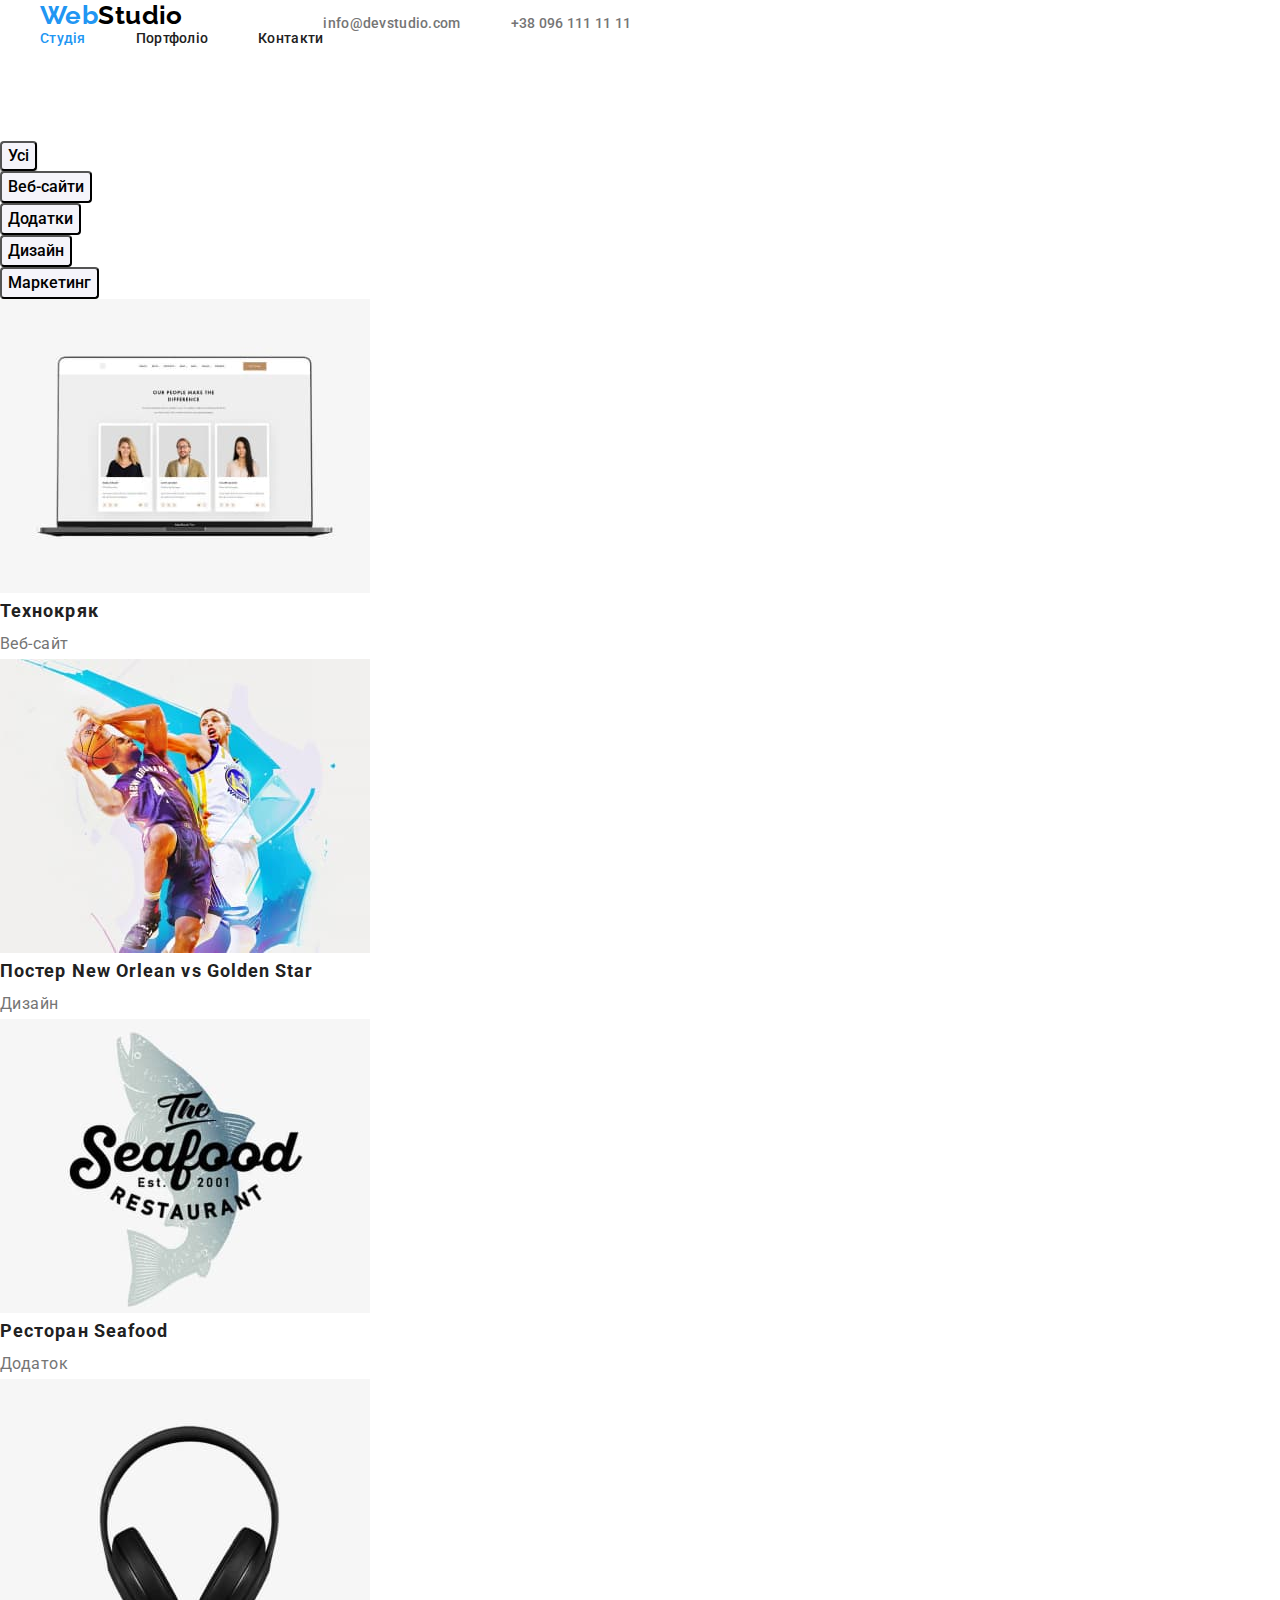
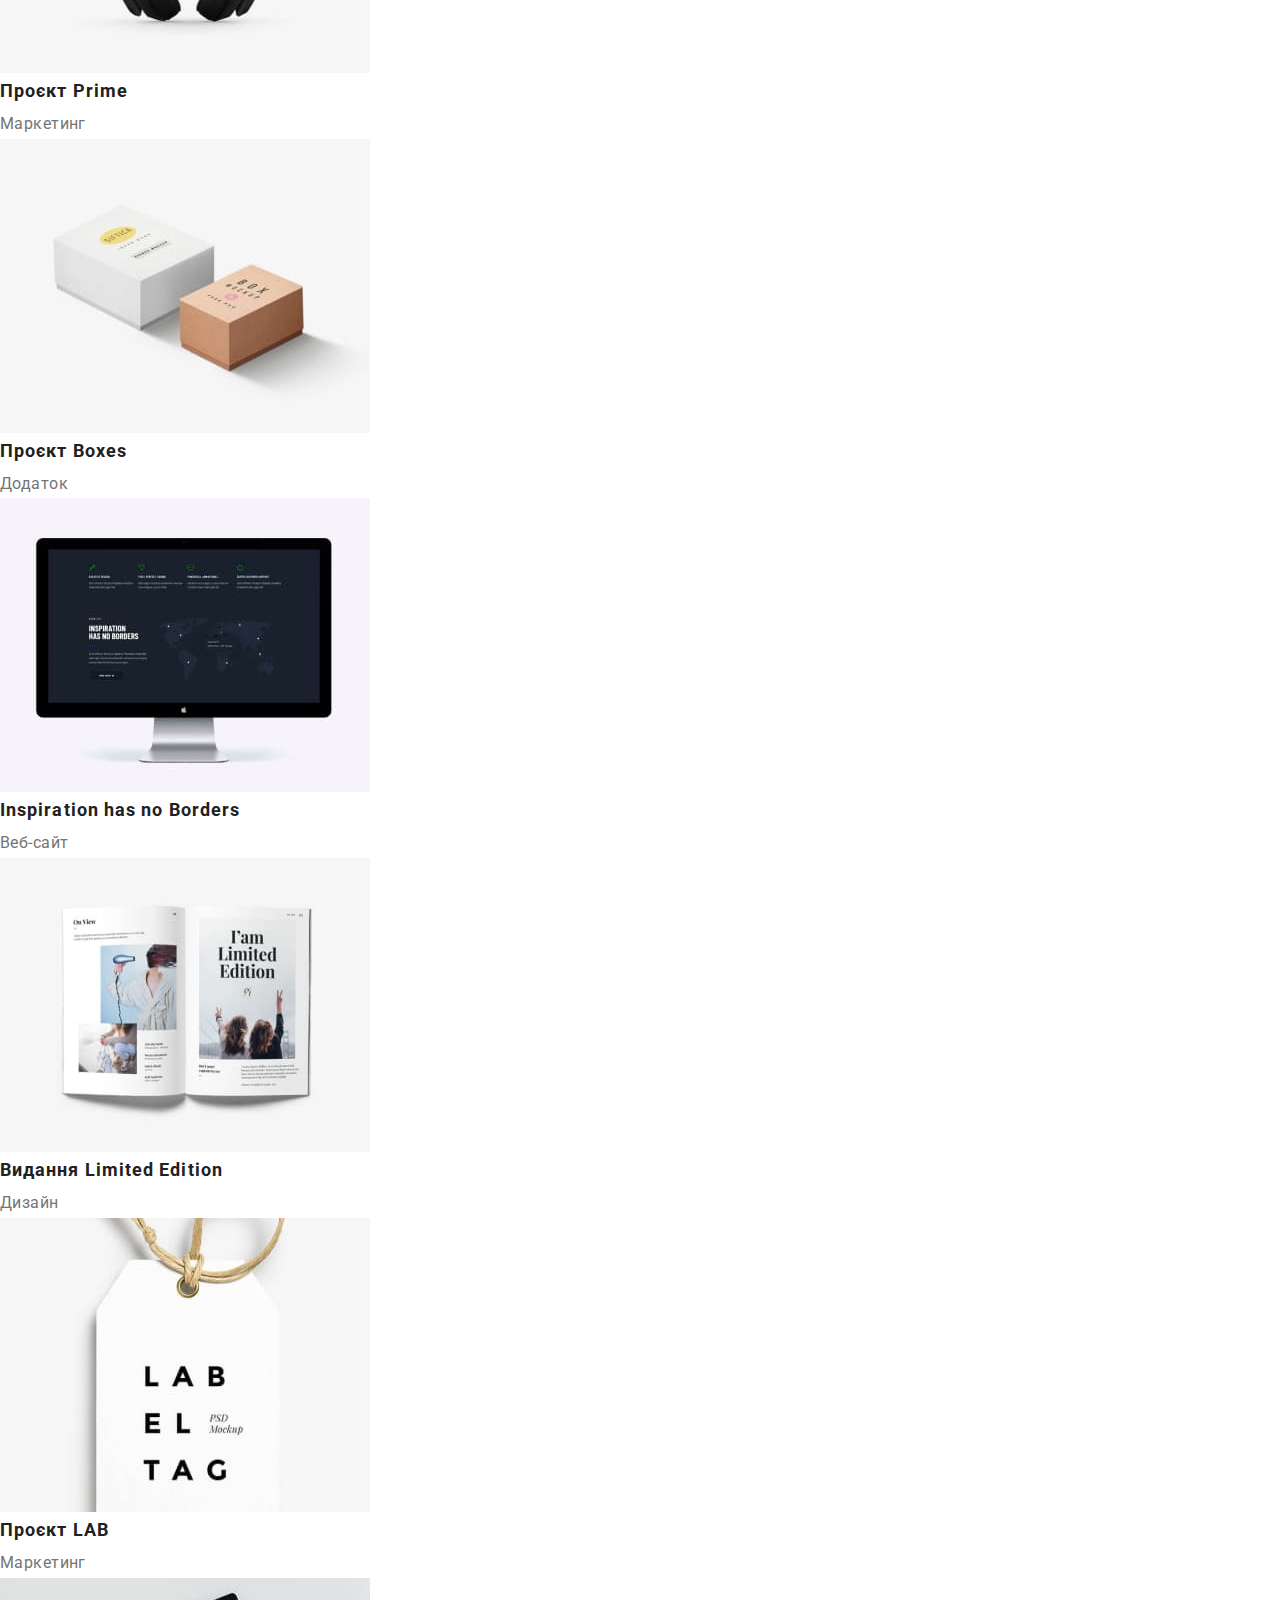
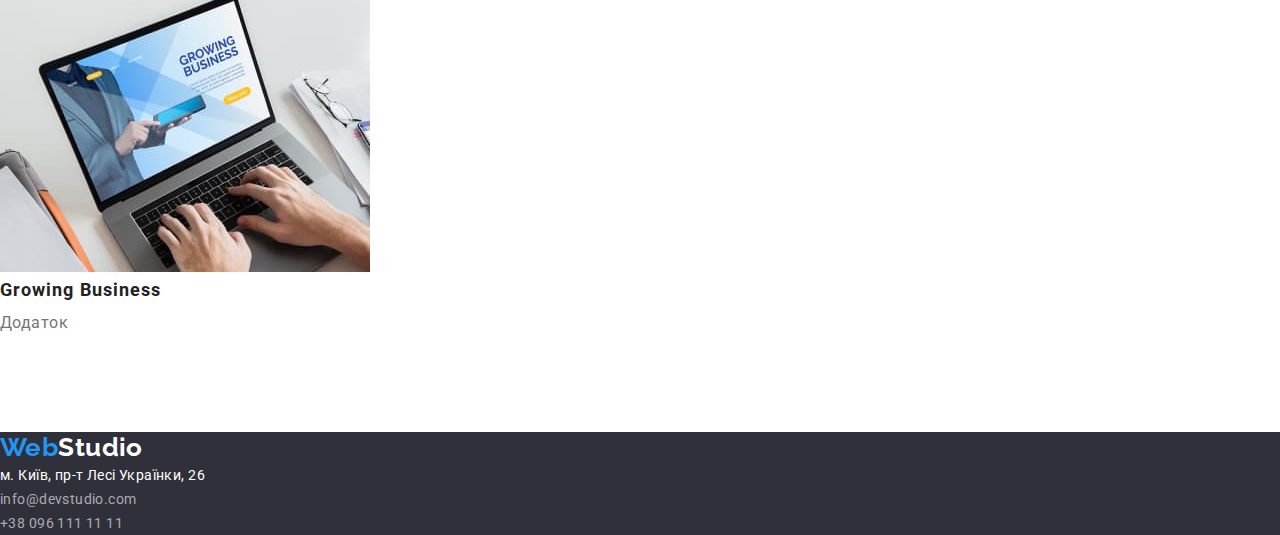
==== portfolio.html @ 695fcf3a "copy repositories" ====
<!DOCTYPE html>
<html lang="uk">

<head>
    <meta charset="UTF-8">
    <meta http-equiv="X-UA-Compatible" content="IE=edge">
    <meta name="viewport" content="width=device-width, initial-scale=1.0">
    <title>Portfolio</title>
    <link rel="preconnect" href="https://fonts.googleapis.com">
    <link rel="preconnect" href="https://fonts.gstatic.com" crossorigin>
    <link href="https://fonts.googleapis.com/css2?family=Raleway:wght@700&family=Roboto:wght@400;500;700;900&display=swap"
        rel="stylesheet">
    <link rel="stylesheet" href="https://cdn.jsdelivr.net/npm/modern-normalize@1.1.0/modern-normalize.min.css">
    <link rel="stylesheet" href="./css/styles.css">
</head>

<body>
    <!-- Верх сторінки з активними елементами -->
    <header class="header">
        <div class="div-header-content container">
            <nav>
                <a href="#" class="logotipe link"> <span class="header-text-web">Web</span><span
                        class="header-text-studio">Studio</span> </a>
                <ul class="header-list list">
                    <li><a href="./index.html" class="header-item link active-link"> Студія </a></li>
                    <li><a href="#" class="header-item link">Портфоліо</a></li>
                    <li><a href="" class="header-item link">Контакти</a></li>
                </ul>
            </nav>
            <ul class="header-list-adress list">
                <li><a href="mailto:info@devstudio.com" class="header-list-adress link">info@devstudio.com</a></li>
                <li><a href="tel:+380961111111" class="header-list-adress link"> +38 096 111 11 11</a></li>
            </ul>
        </div>
    </header>

    <main>
       
       
        
        <!-- Фільтри -->
        <section class="portfolio">
            <div class="div-portfolio container">    
                    <h1 class="visually-hidden" >Портфоліо</h1>

                    <ul class="filters-list list">
                        <li><button class="button-all" type="button">Усі</button></li>
                        <li><button class="filters-button" type="button"> Веб-сайти</button></li>
                        <li><button class="filters-button" type="button"> Додатки</button></li>
                        <li><button class="filters-button" type="button"> Дизайн</button></li>
                        <li><button class="filters-button" type="button"> Маркетинг</button></li>
                    </ul>
                

                            <!-- Портфоліо -->

                <ul class="portfolio-list list">
                    
                    <a class="portfolio-link link"  href="">
                        <li>
                            <img src="./images/Portfolio-Tehno.jpg" alt="Технокряк" width="370" height="294">
                            <h2>Технокряк</h2>
                            <p>Веб-сайт</p>                    
                        </li>
                    </a>
                    
                    <a class="portfolio-link link" href="">
                        <li>
                            <img src="./images/Portfolio-New-Orlean-vs-Golden-Star.jpg" alt="Постер" width="370" height="294">
                            <h2>Постер New Orlean vs Golden Star</h2>
                            <p>Дизайн</p>
                        </li>
                    </a>
                    
                    <a class="portfolio-link link" href="">
                        <li>
                            <img src="./images/Portfolio-Restaurant-Seafood.jpg" alt="Ресторан" width="370" height="294">
                            <h2>Ресторан Seafood</h2>
                            <p>Додаток</p>
                        </li>
                    </a>
                    
                    <a class="portfolio-link link" href="">
                        <li>
                            <img src="./images/Portfolio-Project-Prime.jpg" alt="Проєкт Prime" width="370" height="294">
                            <h2>Проєкт Prime</h2>
                            <p>Маркетинг</p>
                        </li>
                    </a>
                    
                    <a class="portfolio-link link" href="">
                        <li>
                            <img src="./images/Portfolio-Project-Boxes.jpg" alt="Проєкт Boxes" width="370" height="294">
                            <h2>Проєкт Boxes</h2>
                            <p>Додаток</p>
                        </li>
                    </a>
                    
                    <a class="portfolio-link link" href="">
                        <li>
                            <img src="./images/Portfolio-Inspiration-has-no-Borders.jpg" alt="Inspiration has no Borders" width="370"
                                height="294">
                            <h2>Inspiration has no Borders</h2>
                            <p>Веб-сайт</p>
                        </li>
                    </a>
                    
                    <a class="portfolio-link link" href="">
                        <li>
                            <img src="./images/Portfolio-Limited-Edition.jpg" alt="Видання Limited Edition" width="370" height="294">
                            <h2>Видання Limited Edition</h2>
                            <p>Дизайн</p>
                        </li>
                    </a>
                    
                    <a class="portfolio-link link" href="">
                        <li>
                            <img src="./images/Portfolio-Project-LAB.jpg" alt="Проєкт LAB" width="370" height="294">
                            <h2>Проєкт LAB</h2>
                            <p>Маркетинг</p>
                        </li>
                    </a>
                    
                    <a class="portfolio-link link" href="">
                        <li>
                            <img src="./images/Portfolio-Growing-Business.jpg" alt="Growing Business" width="370" height="294">
                            <h2>Growing Business</h2>
                            <p>Додаток</p>
                        </li>
                    </a>
                </ul>

            </div>
        </section>
    </main>

    <footer class="footer">
    
        <div class="div-footer container">
            <a class="footer-logotipe link" href="#"><span class="footer-text-web">Web</span><span
                    class="footer-text-studio">Studio</span></a>
            <address class="footer-adress">
                <ul class="footer-adres-list list">
                    <li><a class="footer-adres-item link" href="https://goo.gl/maps/Fz6GeaeqfLtcT4g48" target="_blank"
                            rel="noopener norefferer nofollov">м. Київ, пр-т Лесі Українки, 26</a></li>
                    <li><a class="footer-item link" href="mailto:info@devstudio.com">info@devstudio.com</a></li>
                    <li><a class="footer-item link" href="tel:+380961111111">+38 096 111 11 11</a></li>
                </ul>
            </address>
        </div>
    </footer>
</body>

</html>
---- css/styles.css ----
/* general styses */

/* html {box-sizing: border-box;} */

*,
*::before,
*::after
{box-sizing: inherit;}



:root {
    --second-font: 'Raleway', sans-serif;
    --color-body: #212121;
    --color-body-second: #757575;
    --accent-color: #2196F3;
}

body {
    font-family: 'Roboto', sans-serif;
    font-size: 14px;
    letter-spacing: 0.03em;
    color: var(--color-body);
    /* outline: 2px solid tomato; */
}

/* Reset */

h1,h2,h3.h4,h5,h6,p {margin: 0px;}


.link { 
text-decoration: none; 
color: var(--color-body);
}


.list {
    list-style: none;
    margin: 0px;
    padding: 0px;
}

img {display: block;}

/* Reset end  */

.container {width: 1200px;}

section {
    padding-top: 94px;
    padding-bottom: 94px;
}

/* body styles */
/* header styses */

.div-header-content {
    display: flex;
    margin-left: auto;
    margin-right: auto;
    align-items: center;
   
}

.logotipe {
    display: flex;
    margin-right: 93px;
    
    font-family: var(--second-font);
    font-weight: 700;
    font-size: 26px;
    line-height: calc(31/26);
    
    
    }

.header-nav {
    display: flex;
    margin-right: 344px;
    align-items: center;
}

.header-list {
    display: flex;
    /* padding-top: 32px; */
    
    font-weight: 500;
    line-height: 1.14;
    letter-spacing: 0.02em;
    color: var(--color-body);
        /* outline: 2px solid red */
        }

.header-list >li:not(:last-child) {margin-right: 50px;}

        .header-text-web {color: #2196F3;}
.header-text-studio {color: #000000;}

.header-item:hover, .header-item:focus, .header-item:active {color: #2196F3;}

.header-list-adress  {
    display: flex;
  
    color: var(--color-body-second);
    font-weight: 500;
    font-size: 14px;
    line-height: calc(16/14);
    letter-spacing: 0.02em;
    }

.header-list-adress >li:not(:last-child) {margin-right: 50px;}

.header-list-adress:hover, .header-list-adress:focus, .header-list-adress:active {color: #2196F3;}

.active-link {color: #2196F3;}

/* main styles */

.cap {background: #2F303A;
}

.div-cap {
    display: inline-block;
    margin-left: auto;
    margin-right: auto;
    padding-top: 200px;
    padding-right: 452px;
    padding-bottom: 200px;
    padding-left: 452px;
    
}

.cap-title {
    font-weight: 900;
    font-size: 44px;
    line-height: 1.36;
    text-align: center;
    letter-spacing: 0.06em;
    text-transform: uppercase;
    color: #FFFFFF;
    width: 696px;
    height: 120px;
    margin-bottom: 30px;
    }

.cap-button {
    font-weight: 700;
    font-size: 16px;
    line-height: 1.87;
    display: flex;
    align-items: center;
    text-align: center;
    letter-spacing: 0.06em;
    font-family: inherit;
    color: #FFFFFF;
    background: #2196F3;
    box-shadow: 0px 4px 4px rgba(0, 0, 0, 0.15);
    border-radius: 4px;
    cursor: pointer;
    }

/* styles features */

.div-features {
    margin-left: auto;
    margin-right: auto;
    
}

.features-list h3{
    font-weight: 700;
    line-height: 1.14;
    font-size: 14px;
    text-transform: uppercase;}

.features-list p {font-family: 'Roboto';
    font-style: normal;
    font-weight: 400;
    line-height: 24px;
   
    color: var(--color-body-second);}

/* styles we-do */

.div-we-do {
    margin-left: auto;
    margin-right: auto;
    
}

.we-do-h2 {
    font-weight: 700;
    font-size: 36px;
    line-height: 1.16;
    text-align: center;
    margin-bottom: 50px;
}

/* styses Our-team */

.our-team {background: #F5F4FA;}

.div-our-team {
    margin-left: auto;
    margin-right: auto;
    
}

.our-team-h2 {font-weight: 700;
    font-size: 36px;
    line-height: 1.16;
    text-align: center;
    }

.our-team h3 {font-weight: 500;
    font-size: 16px;
    line-height: 1.18;
    text-align: center;
    }

.our-team p {
    font-size: 16px;
    line-height: 1.18;
    text-align: center;
    }

/* styles footer */

.footer {background: #2F303A;}



.footer-text-web {
    color: #2196F3;}

.footer-text-studio {
    color: #FFFFFF;}

.footer-logotipe {
    font-family: var(--second-font);
    font-weight: 700;
    font-size: 26px;
    line-height: 1.19;
    
    color: #2196F3;}

.footer-adress {font-style: normal;}

.footer-adres-item {
        font-size: 14px;
        line-height: calc(24/14);
        letter-spacing: 0.03em;
        color: #FFFFFF;}

.footer-item {
        font-size: 14px;
        line-height: 24px;
        letter-spacing: 0.03em;
        color: rgba(255, 255, 255, 0.6);}

.footer-item:hover, .footer-item:focus, .footer-item:active {color: #2196F3;}
.footer-adres-item:hover, .footer-adres-item:focus, .footer-adres-item:active {color: #2196F3;}
    

/* STYSES FOR PORTFOLIO.HTML*/

    /* main styles */

    .visually-hidden, .features-h2 {
        position: absolute;
            width: 1px;
            height: 1px;
            margin: -1px;
            border: 0;
            padding: 0;
        
            white-space: nowrap;
            clip-path: inset(100%);
            clip: rect(0 0 0 0);
            overflow: hidden;
    }

.div-portfolio {
    display: inline-block;
}

.button-all {background: #F5F4FA;
    box-shadow: 0px 3px 1px rgba(0, 0, 0, 0.1), 0px 1px 2px rgba(0, 0, 0, 0.08), 0px 2px 2px rgba(0, 0, 0, 0.12);
    border-radius: 4px;
        font-weight: 500;
        font-size: 16px;
        line-height: 1.5;
        text-align: center;
        font-family:inherit;
        cursor: pointer;}

.filters-button {
    background: #F5F4FA;
    border-radius: 4px;
    font-weight: 500;
    font-size: 16px;
    line-height: 26px;
    text-align: center;
    
    font-family: inherit;
    cursor: pointer;}

    .button-all:hover, .button-all:focus, .button-all:active {background: #2196F3; color: #F5F4FA;}
    .filters-button:hover, .filters-button:focus, .filters-button:active {background: #2196F3; color: #F5F4FA}

    /* styles portfolio list */

.portfolio-list h2 {
    font-weight: 700;
        font-size: 18px;
        line-height: 2.0;
        letter-spacing: 0.06em;
        color: var(--color-body);
}

.portfolio-list p {
        font-size: 16px;
        line-height: 1.87;
        color: var(--color-body-second);
}
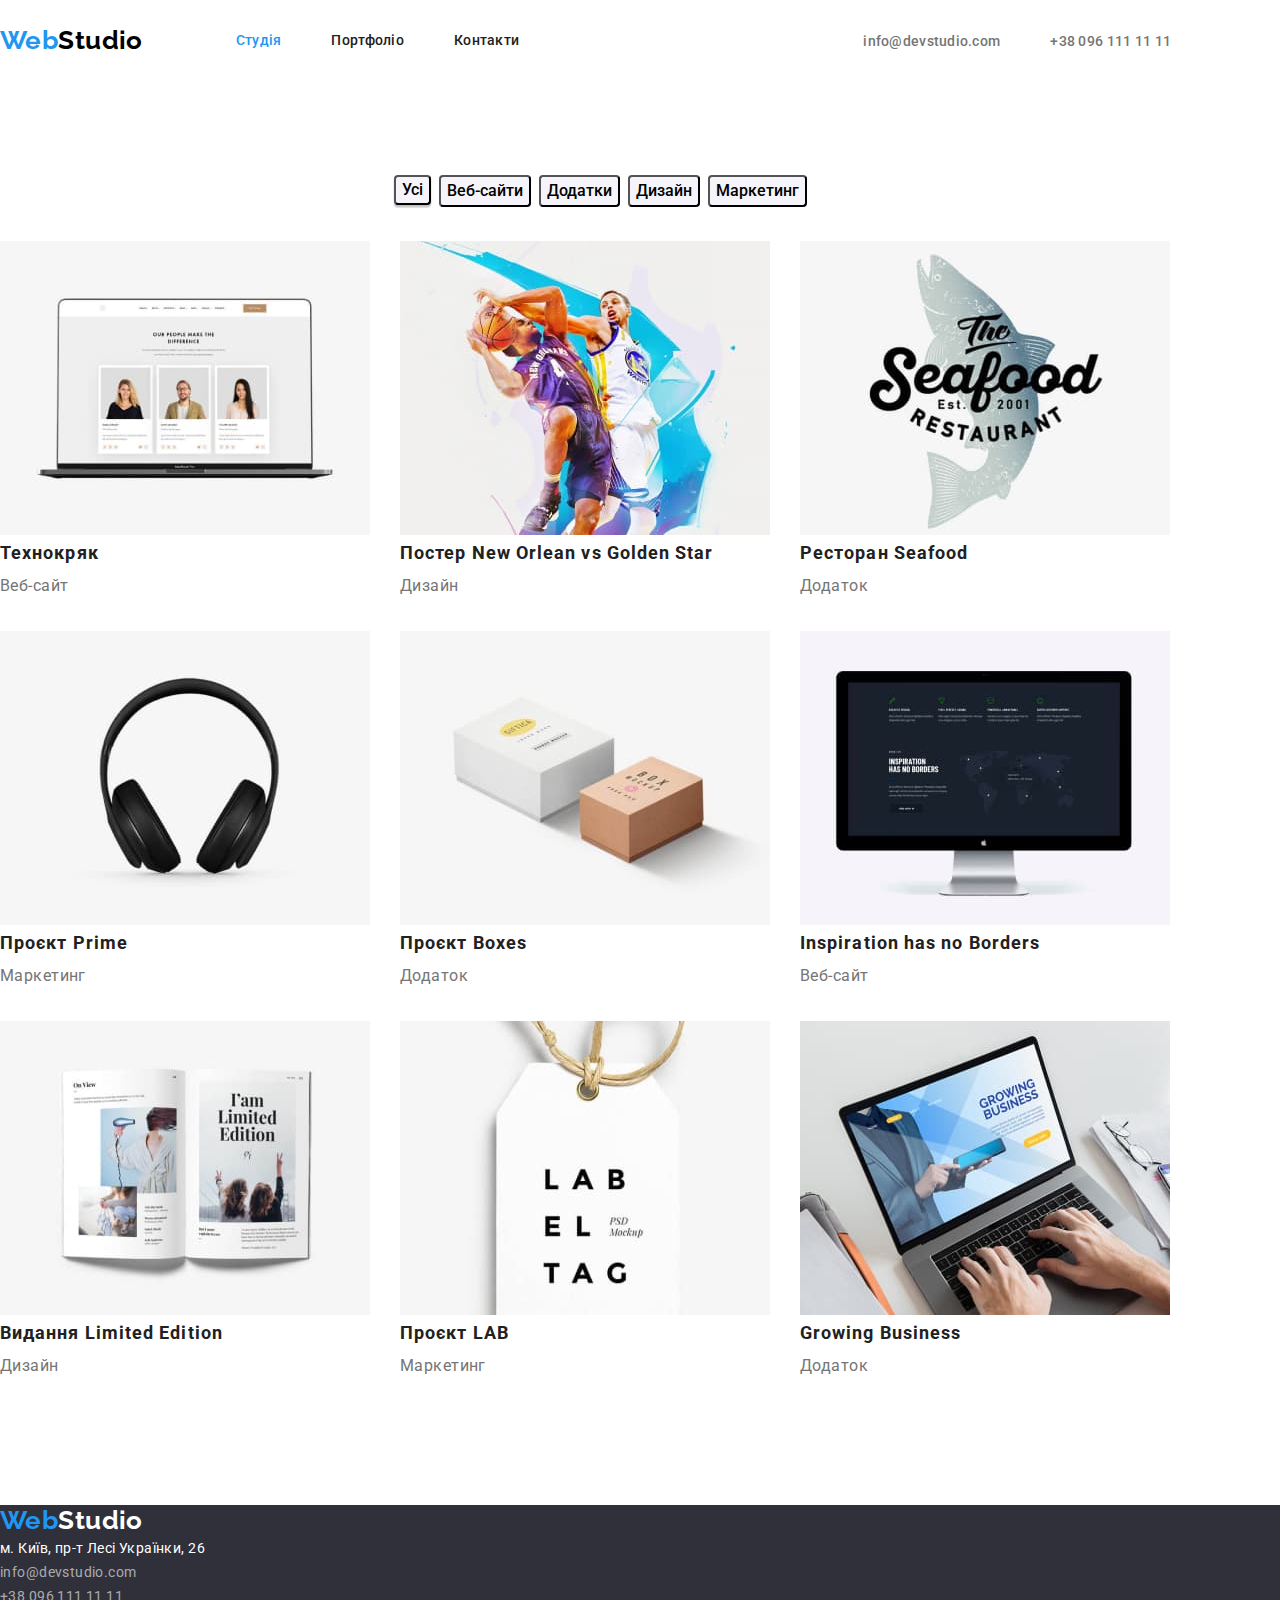
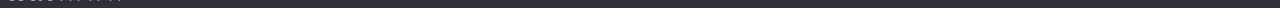
==== commit 27b48d2b: "2" ====
--- a/portfolio.html
+++ b/portfolio.html
@@ -16,23 +16,23 @@
 
 <body>
     <!-- Верх сторінки з активними елементами -->
-    <header class="header">
-        <div class="div-header-content container">
-            <nav>
-                <a href="#" class="logotipe link"> <span class="header-text-web">Web</span><span
-                        class="header-text-studio">Studio</span> </a>
-                <ul class="header-list list">
-                    <li><a href="./index.html" class="header-item link active-link"> Студія </a></li>
-                    <li><a href="#" class="header-item link">Портфоліо</a></li>
-                    <li><a href="" class="header-item link">Контакти</a></li>
-                </ul>
-            </nav>
-            <ul class="header-list-adress list">
-                <li><a href="mailto:info@devstudio.com" class="header-list-adress link">info@devstudio.com</a></li>
-                <li><a href="tel:+380961111111" class="header-list-adress link"> +38 096 111 11 11</a></li>
+<header class="header">
+    <div class="div-header-content container">
+        <nav class="header-nav">
+            <a href="#" class="logotipe link"> <span class="header-text-web">Web</span><span
+                    class="header-text-studio">Studio</span> </a>
+            <ul class="header-list list">
+                <li><a href="./index.html" class="header-item link active-link"> Студія </a></li>
+                <li><a href="#" class="header-item link">Портфоліо</a></li>
+                <li><a href="" class="header-item link">Контакти</a></li>
             </ul>
-        </div>
-    </header>
+        </nav>
+        <ul class="header-list-adress list">
+            <li><a href="mailto:info@devstudio.com" class="header-list-adress link">info@devstudio.com</a></li>
+            <li><a href="tel:+380961111111" class="header-list-adress link"> +38 096 111 11 11</a></li>
+        </ul>
+    </div>
+</header>
 
     <main>
        
--- a/css/styles.css
+++ b/css/styles.css
@@ -57,8 +57,8 @@
 
 .div-header-content {
     display: flex;
-    margin-left: auto;
-    margin-right: auto;
+    padding-top: 25px;
+    padding-bottom: 25px;
     align-items: center;
    
 }
@@ -122,34 +122,39 @@
 
 .div-cap {
     display: inline-block;
+    
     margin-left: auto;
     margin-right: auto;
-    padding-top: 200px;
+    /* padding-top: 200px;
     padding-right: 452px;
     padding-bottom: 200px;
-    padding-left: 452px;
-    
+    padding-left: 452px; */
+    text-align: center;
 }
 
 .cap-title {
+    display: inline-block;
+    margin-bottom: 30px;
+    
+    
     font-weight: 900;
     font-size: 44px;
     line-height: 1.36;
-    text-align: center;
     letter-spacing: 0.06em;
     text-transform: uppercase;
     color: #FFFFFF;
-    width: 696px;
-    height: 120px;
-    margin-bottom: 30px;
+    width: 700px;
+    
     }
 
 .cap-button {
+    display: inline-block;
+    
+    
+    
     font-weight: 700;
     font-size: 16px;
     line-height: 1.87;
-    display: flex;
-    align-items: center;
     text-align: center;
     letter-spacing: 0.06em;
     font-family: inherit;
@@ -163,12 +168,17 @@
 /* styles features */
 
 .div-features {
-    margin-left: auto;
-    margin-right: auto;
-    
-}
+    
+    
+   
+}
+
+.features-list {display: flex;}
 
 .features-list h3{
+    margin-top: 0px;
+    
+    
     font-weight: 700;
     line-height: 1.14;
     font-size: 14px;
@@ -184,8 +194,7 @@
 /* styles we-do */
 
 .div-we-do {
-    margin-left: auto;
-    margin-right: auto;
+    
     
 }
 
@@ -197,17 +206,33 @@
     margin-bottom: 50px;
 }
 
+.we-do-list {
+    display: flex;
+
+}
+
+.we-do-list > li:not(:last-child) {margin-right: 30px;}
+
 /* styses Our-team */
 
 .our-team {background: #F5F4FA;}
 
 .div-our-team {
-    margin-left: auto;
-    margin-right: auto;
-    
-}
-
-.our-team-h2 {font-weight: 700;
+   
+    
+}
+
+.our-team-list {
+    display: flex;
+}
+
+.our-team-list >li:not(:last-child) {
+    margin-right: 30px;
+}
+
+.our-team-h2 {
+    padding-bottom: 30px;
+    font-weight: 700;
     font-size: 36px;
     line-height: 1.16;
     text-align: center;
@@ -285,6 +310,14 @@
     display: inline-block;
 }
 
+.filters-list {
+    display: flex;
+    justify-content: center;
+    padding-bottom: 34px;
+}
+
+.filters-list >li:not(:last-child) {margin-right: 8px;}
+
 .button-all {background: #F5F4FA;
     box-shadow: 0px 3px 1px rgba(0, 0, 0, 0.1), 0px 1px 2px rgba(0, 0, 0, 0.08), 0px 2px 2px rgba(0, 0, 0, 0.12);
     border-radius: 4px;
@@ -311,6 +344,13 @@
 
     /* styles portfolio list */
 
+.portfolio-list {
+    display: flex;
+    flex-wrap: wrap;
+}
+
+.portfolio-list >a:not(:last-child) {margin-right: 30px; margin-bottom: 30px;}
+
 .portfolio-list h2 {
     font-weight: 700;
         font-size: 18px;
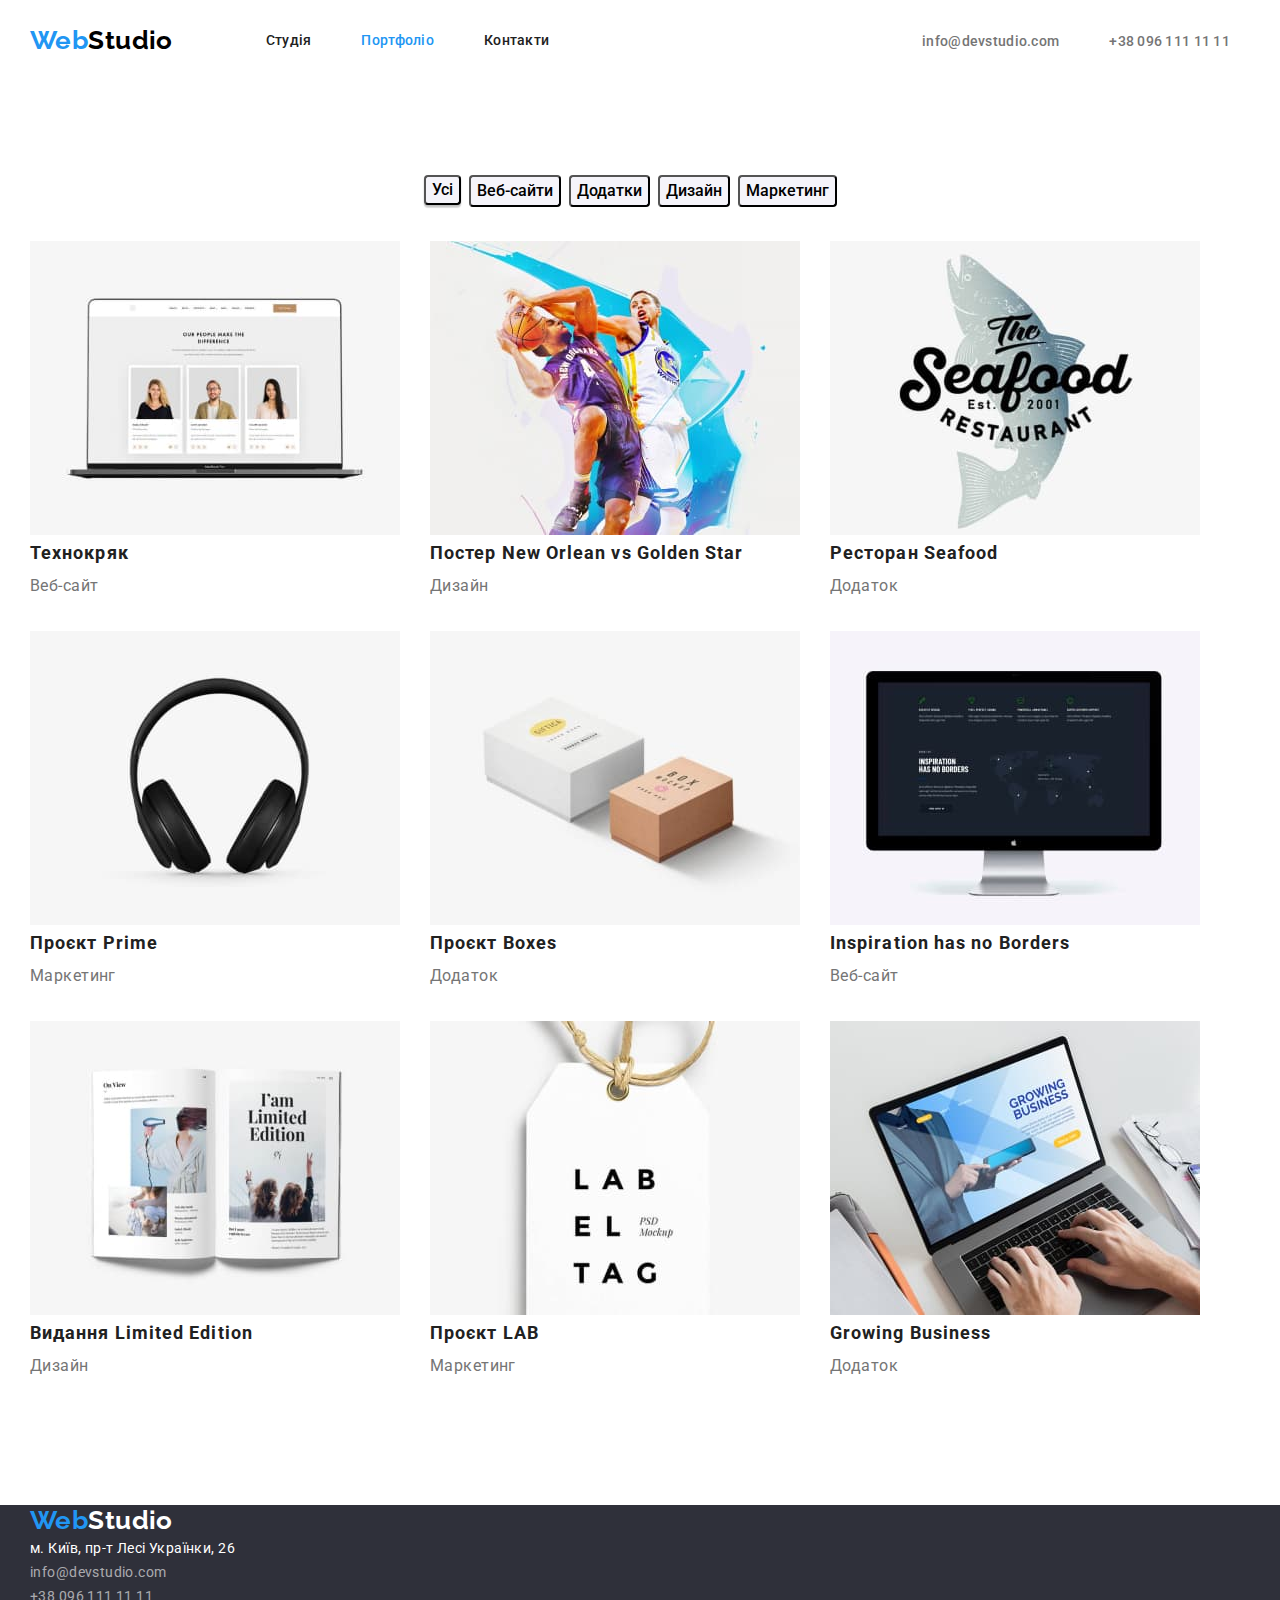
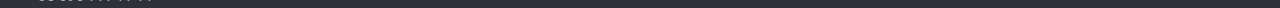
==== commit a0df48ed: "додано флекс" ====
--- a/portfolio.html
+++ b/portfolio.html
@@ -22,8 +22,8 @@
             <a href="#" class="logotipe link"> <span class="header-text-web">Web</span><span
                     class="header-text-studio">Studio</span> </a>
             <ul class="header-list list">
-                <li><a href="./index.html" class="header-item link active-link"> Студія </a></li>
-                <li><a href="#" class="header-item link">Портфоліо</a></li>
+                <li><a href="./index.html" class="header-item link"> Студія </a></li>
+                <li><a href="#" class="header-item link active-link">Портфоліо</a></li>
                 <li><a href="" class="header-item link">Контакти</a></li>
             </ul>
         </nav>
--- a/css/styles.css
+++ b/css/styles.css
@@ -45,7 +45,11 @@
 
 /* Reset end  */
 
-.container {width: 1200px;}
+.container {width: 1200px;
+    padding-left: 15px;
+    padding-right: 15px;
+    margin-left: 15px;
+    margin-right: 15px;}
 
 section {
     padding-top: 94px;
@@ -77,7 +81,7 @@
 
 .header-nav {
     display: flex;
-    margin-right: 344px;
+    
     align-items: center;
 }
 
@@ -101,7 +105,8 @@
 
 .header-list-adress  {
     display: flex;
-  
+    margin-left: auto;
+
     color: var(--color-body-second);
     font-weight: 500;
     font-size: 14px;
@@ -118,6 +123,8 @@
 /* main styles */
 
 .cap {background: #2F303A;
+    padding-top: 200px;
+    padding-bottom: 200px;
 }
 
 .div-cap {
@@ -125,15 +132,13 @@
     
     margin-left: auto;
     margin-right: auto;
-    /* padding-top: 200px;
-    padding-right: 452px;
-    padding-bottom: 200px;
-    padding-left: 452px; */
+   
+
     text-align: center;
 }
 
 .cap-title {
-    display: inline-block;
+    display: inline;
     margin-bottom: 30px;
     
     
@@ -148,14 +153,16 @@
     }
 
 .cap-button {
-    display: inline-block;
-    
-    
+    display: flex;
+    width: 216px;
+    height: 50px;
+    align-items: center;
+    justify-content:center;
     
     font-weight: 700;
     font-size: 16px;
     line-height: 1.87;
-    text-align: center;
+    
     letter-spacing: 0.06em;
     font-family: inherit;
     color: #FFFFFF;
@@ -192,6 +199,8 @@
     color: var(--color-body-second);}
 
 /* styles we-do */
+
+.we-do {padding-top: 0;}
 
 .div-we-do {
     
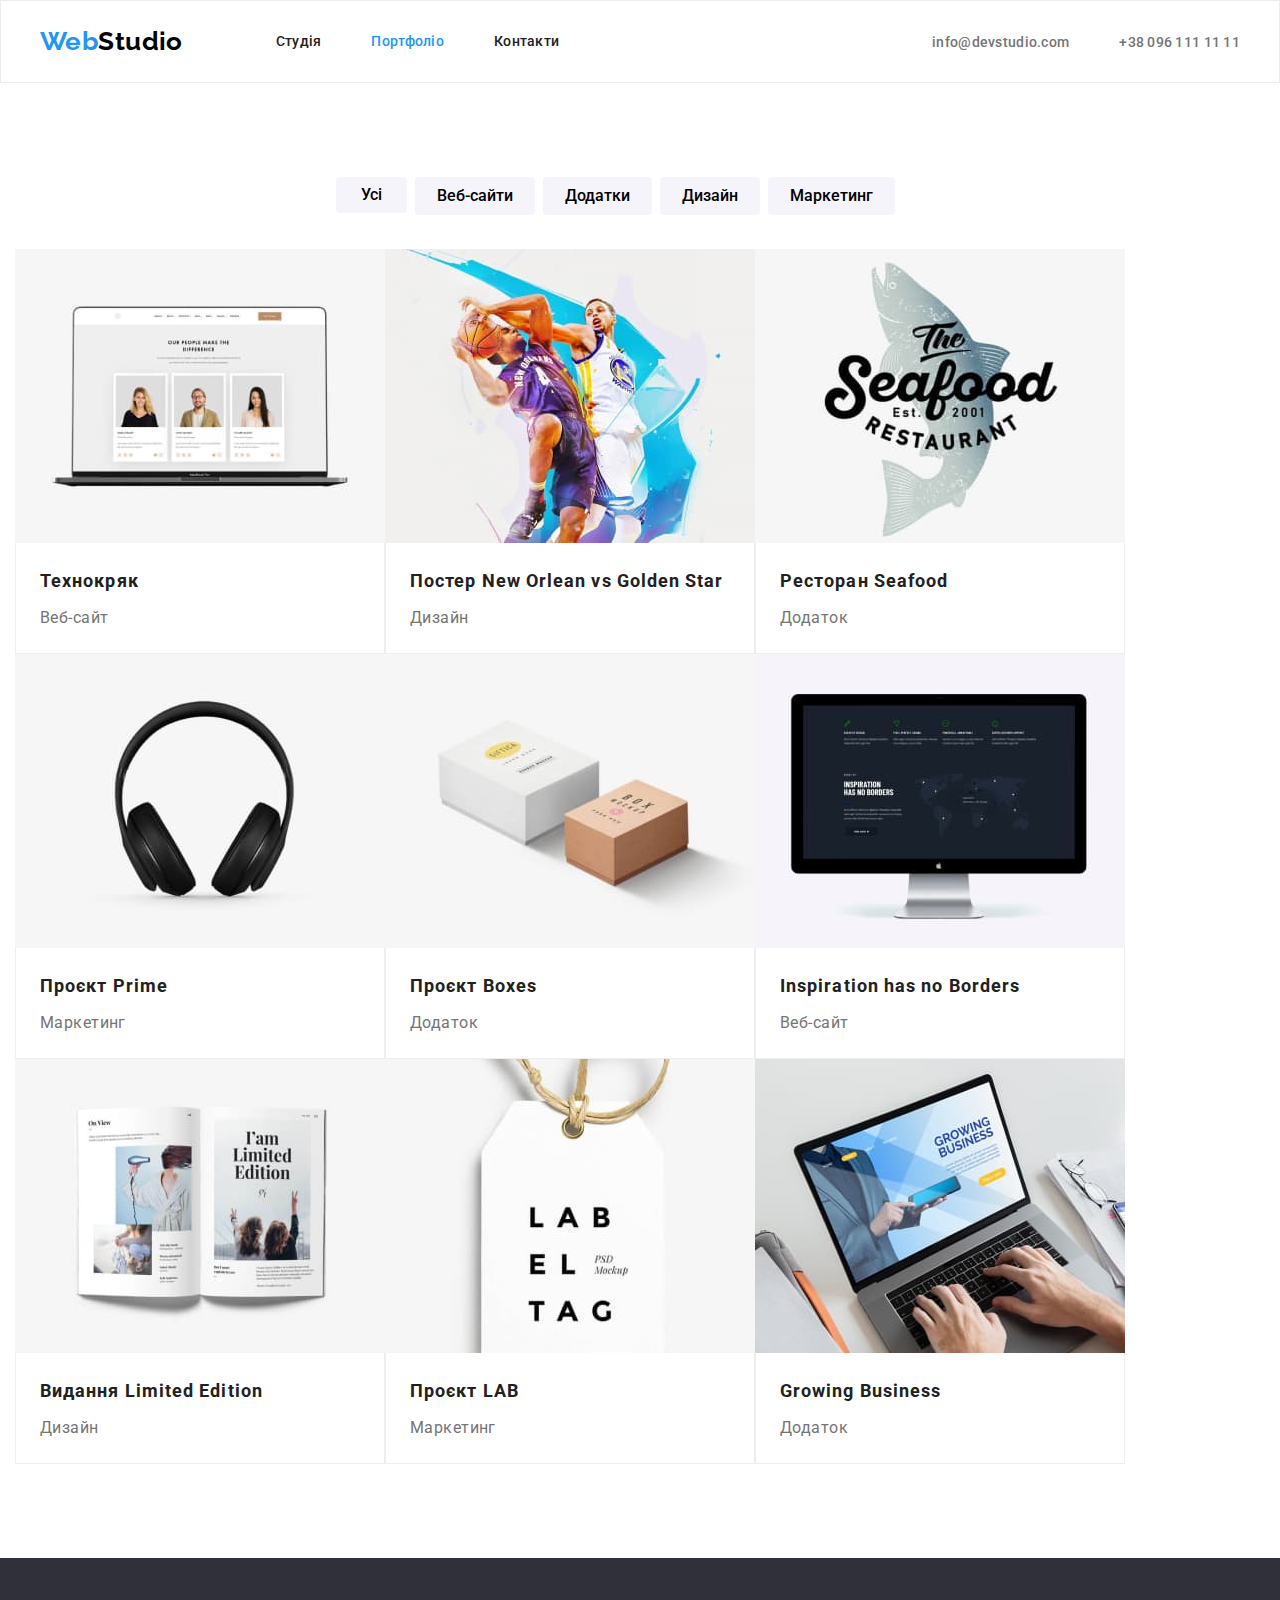
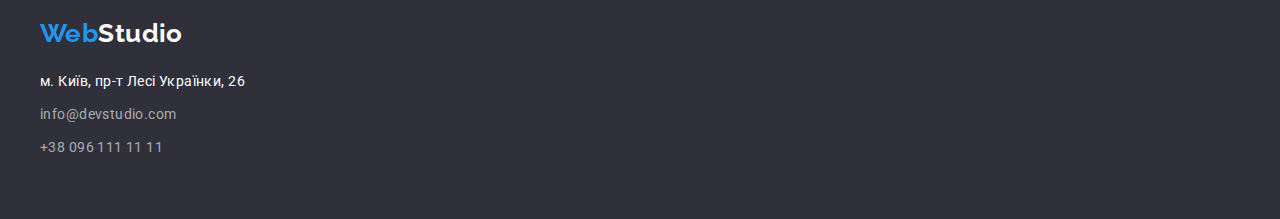
==== commit c6511e62: "3" ====
--- a/portfolio.html
+++ b/portfolio.html
@@ -16,11 +16,12 @@
 
 <body>
     <!-- Верх сторінки з активними елементами -->
-<header class="header">
+<header class="header header-portfolio">
     <div class="div-header-content container">
+        
+            <a href="#" class="logotipe link"> <span class="header-text-web">Web</span><span class="header-text-studio">Studio</span> </a>
         <nav class="header-nav">
-            <a href="#" class="logotipe link"> <span class="header-text-web">Web</span><span
-                    class="header-text-studio">Studio</span> </a>
+            
             <ul class="header-list list">
                 <li><a href="./index.html" class="header-item link"> Студія </a></li>
                 <li><a href="#" class="header-item link active-link">Портфоліо</a></li>
@@ -56,78 +57,125 @@
 
                 <ul class="portfolio-list list">
                     
-                    <a class="portfolio-link link"  href="">
-                        <li>
-                            <img src="./images/Portfolio-Tehno.jpg" alt="Технокряк" width="370" height="294">
-                            <h2>Технокряк</h2>
-                            <p>Веб-сайт</p>                    
-                        </li>
-                    </a>
-                    
-                    <a class="portfolio-link link" href="">
-                        <li>
+                    
+                        <li>
+                            <a class="portfolio-link link" href="">
+                                <img src="./images/Portfolio-Tehno.jpg" alt="Технокряк" width="370" height="294">
+                                <div class="portfolio-info">
+                                    <h2>Технокряк</h2>
+                                    <p>Веб-сайт</p>
+                                </div>
+                            </a>
+                            
+                        </li>
+                    
+                    
+                    
+                        <li>
+                            <a class="portfolio-link link" href="">
                             <img src="./images/Portfolio-New-Orlean-vs-Golden-Star.jpg" alt="Постер" width="370" height="294">
-                            <h2>Постер New Orlean vs Golden Star</h2>
-                            <p>Дизайн</p>
-                        </li>
-                    </a>
-                    
-                    <a class="portfolio-link link" href="">
-                        <li>
-                            <img src="./images/Portfolio-Restaurant-Seafood.jpg" alt="Ресторан" width="370" height="294">
-                            <h2>Ресторан Seafood</h2>
-                            <p>Додаток</p>
-                        </li>
-                    </a>
-                    
-                    <a class="portfolio-link link" href="">
-                        <li>
-                            <img src="./images/Portfolio-Project-Prime.jpg" alt="Проєкт Prime" width="370" height="294">
-                            <h2>Проєкт Prime</h2>
-                            <p>Маркетинг</p>
-                        </li>
-                    </a>
-                    
-                    <a class="portfolio-link link" href="">
-                        <li>
-                            <img src="./images/Portfolio-Project-Boxes.jpg" alt="Проєкт Boxes" width="370" height="294">
-                            <h2>Проєкт Boxes</h2>
-                            <p>Додаток</p>
-                        </li>
-                    </a>
-                    
-                    <a class="portfolio-link link" href="">
-                        <li>
-                            <img src="./images/Portfolio-Inspiration-has-no-Borders.jpg" alt="Inspiration has no Borders" width="370"
-                                height="294">
-                            <h2>Inspiration has no Borders</h2>
-                            <p>Веб-сайт</p>
-                        </li>
-                    </a>
-                    
-                    <a class="portfolio-link link" href="">
-                        <li>
-                            <img src="./images/Portfolio-Limited-Edition.jpg" alt="Видання Limited Edition" width="370" height="294">
-                            <h2>Видання Limited Edition</h2>
-                            <p>Дизайн</p>
-                        </li>
-                    </a>
-                    
-                    <a class="portfolio-link link" href="">
-                        <li>
-                            <img src="./images/Portfolio-Project-LAB.jpg" alt="Проєкт LAB" width="370" height="294">
-                            <h2>Проєкт LAB</h2>
-                            <p>Маркетинг</p>
-                        </li>
-                    </a>
-                    
-                    <a class="portfolio-link link" href="">
-                        <li>
-                            <img src="./images/Portfolio-Growing-Business.jpg" alt="Growing Business" width="370" height="294">
-                            <h2>Growing Business</h2>
-                            <p>Додаток</p>
-                        </li>
-                    </a>
+                            <div class="portfolio-info">
+                                <h2>Постер New Orlean vs Golden Star</h2>
+                                <p>Дизайн</p>
+                            </div>
+                            </a>
+                            
+                            
+                        </li>
+                    
+                    
+                    
+                        <li>
+                            <a class="portfolio-link link" href="">
+                                <img src="./images/Portfolio-Restaurant-Seafood.jpg" alt="Ресторан" width="370" height="294">
+                                <div class="portfolio-info">
+                                    <h2>Ресторан Seafood</h2>
+                                    <p>Додаток</p>
+                                </div>
+                            </a>
+                            
+                        </li>
+                    
+                    
+                    
+                        <li>
+                            <a class="portfolio-link link" href="">
+                                <img src="./images/Portfolio-Project-Prime.jpg" alt="Проєкт Prime" width="370" height="294">
+                                <div class="portfolio-info">
+                                
+                                    <h2>Проєкт Prime</h2>
+                                    <p>Маркетинг</p>
+                                </div>
+                            </a>
+                           
+                        </li>
+                    
+                    
+                    
+                        <li>
+                            <a class="portfolio-link link" href="">
+                                <img src="./images/Portfolio-Project-Boxes.jpg" alt="Проєкт Boxes" width="370" height="294">
+                                <div class="portfolio-info">
+                                
+                                    <h2>Проєкт Boxes</h2>
+                                    <p>Додаток</p>
+                                </div>
+                            </a>
+                            
+                        </li>
+                    
+                    
+                    
+                        <li>
+                            <a class="portfolio-link link" href="">
+                                <img src="./images/Portfolio-Inspiration-has-no-Borders.jpg" alt="Inspiration has no Borders" width="370" height="294">
+                                <div class="portfolio-info">
+                                    <h2>Inspiration has no Borders</h2>
+                                    <p>Веб-сайт</p>
+                                </div>
+                            </a>
+                            
+                        </li>
+                    
+                    
+                    
+                        <li>
+                            <a class="portfolio-link link" href="">
+                                <img src="./images/Portfolio-Limited-Edition.jpg" alt="Видання Limited Edition" width="370" height="294">
+                                <div class="portfolio-info">
+                                    <h2>Видання Limited Edition</h2>
+                                    <p>Дизайн</p>
+                            </a>
+                            
+                            </div>
+                        </li>
+                    
+                    
+                    
+                        <li>
+                            <a class="portfolio-link link" href="">
+                                <img src="./images/Portfolio-Project-LAB.jpg" alt="Проєкт LAB" width="370" height="294">
+                                <div class="portfolio-info">
+                                    <h2>Проєкт LAB</h2>
+                                    <p>Маркетинг</p>
+                                </div>
+                            </a>
+                            
+                        </li>
+                    
+                    
+                    
+                        <li>
+                            <a class="portfolio-link link" href="">
+                                <img src="./images/Portfolio-Growing-Business.jpg" alt="Growing Business" width="370" height="294">
+                                <div class="portfolio-info">
+                                    <h2>Growing Business</h2>
+                                    <p>Додаток</p>
+                                </div>
+                            </a>
+                            
+                        </li>
+                    
                 </ul>
 
             </div>
--- a/css/styles.css
+++ b/css/styles.css
@@ -48,8 +48,8 @@
 .container {width: 1200px;
     padding-left: 15px;
     padding-right: 15px;
-    margin-left: 15px;
-    margin-right: 15px;}
+    margin-left: auto;
+    margin-right: auto;}
 
 section {
     padding-top: 94px;
@@ -138,7 +138,7 @@
 }
 
 .cap-title {
-    display: inline;
+    display: inline-block;
     margin-bottom: 30px;
     
     
@@ -148,7 +148,7 @@
     letter-spacing: 0.06em;
     text-transform: uppercase;
     color: #FFFFFF;
-    width: 700px;
+    
     
     }
 
@@ -158,7 +158,9 @@
     height: 50px;
     align-items: center;
     justify-content:center;
-    
+    margin-right: auto;
+    margin-left: auto;
+
     font-weight: 700;
     font-size: 16px;
     line-height: 1.87;
@@ -172,6 +174,7 @@
     cursor: pointer;
     }
 
+.cap-button:hover, .cap-button:focus, .cap-button:active {background: #188CE8;}
 /* styles features */
 
 .div-features {
@@ -180,9 +183,17 @@
    
 }
 
-.features-list {display: flex;}
-
-.features-list h3{
+.features-list {
+    display: flex;
+    gap: 30px;
+}
+
+.features-list-item {
+    flex-basis: calc((100%-90px)/4);
+}
+    
+    
+    .features-list h3{
     margin-top: 0px;
     
     
@@ -239,6 +250,12 @@
     margin-right: 30px;
 }
 
+.our-team-item {
+    background: #FFFFFF;
+    box-shadow: 0px 1px 3px rgba(0, 0, 0, 0.12), 0px 1px 1px rgba(0, 0, 0, 0.14), 0px 2px 1px rgba(0, 0, 0, 0.2);
+    border-radius: 0px 0px 4px 4px;
+}
+
 .our-team-h2 {
     padding-bottom: 30px;
     font-weight: 700;
@@ -261,7 +278,11 @@
 
 /* styles footer */
 
-.footer {background: #2F303A;}
+.footer {
+    background: #2F303A;
+    padding-top: 60px;
+    padding-bottom: 60px;
+}
 
 
 
@@ -272,6 +293,9 @@
     color: #FFFFFF;}
 
 .footer-logotipe {
+    display: inline-block;
+    margin-bottom: 20px;
+    
     font-family: var(--second-font);
     font-weight: 700;
     font-size: 26px;
@@ -280,6 +304,10 @@
     color: #2196F3;}
 
 .footer-adress {font-style: normal;}
+
+.footer-adres-list >li:not(:last-child) {
+    padding-bottom: 9px;
+}
 
 .footer-adres-item {
         font-size: 14px;
@@ -315,6 +343,10 @@
             overflow: hidden;
     }
 
+.header-portfolio {
+    border: 1px solid #ECECEC;
+}
+
 .div-portfolio {
     display: inline-block;
 }
@@ -322,13 +354,20 @@
 .filters-list {
     display: flex;
     justify-content: center;
-    padding-bottom: 34px;
+    margin-bottom: 34px;
 }
 
 .filters-list >li:not(:last-child) {margin-right: 8px;}
 
-.button-all {background: #F5F4FA;
-    box-shadow: 0px 3px 1px rgba(0, 0, 0, 0.1), 0px 1px 2px rgba(0, 0, 0, 0.08), 0px 2px 2px rgba(0, 0, 0, 0.12);
+.button-all {
+    padding-top: 6px;
+    padding-bottom: 6px;
+    padding-right: 25px;
+    padding-left: 25px;
+    border: none;
+    
+    background: #F5F4FA;
+    
     border-radius: 4px;
         font-weight: 500;
         font-size: 16px;
@@ -338,6 +377,12 @@
         cursor: pointer;}
 
 .filters-button {
+    padding-top: 6px;
+    padding-bottom: 6px;
+    padding-right: 22px;
+    padding-left: 22px;
+    border: none;
+
     background: #F5F4FA;
     border-radius: 4px;
     font-weight: 500;
@@ -348,8 +393,10 @@
     font-family: inherit;
     cursor: pointer;}
 
-    .button-all:hover, .button-all:focus, .button-all:active {background: #2196F3; color: #F5F4FA;}
-    .filters-button:hover, .filters-button:focus, .filters-button:active {background: #2196F3; color: #F5F4FA}
+    .button-all:hover, .button-all:focus, .button-all:active {background: #2196F3; color: #F5F4FA; 
+        box-shadow: 0px 3px 1px rgba(0, 0, 0, 0.1), 0px 1px 2px rgba(0, 0, 0, 0.08), 0px 2px 2px rgba(0, 0, 0, 0.12);}
+    .filters-button:hover, .filters-button:focus, .filters-button:active {background: #2196F3; color: #F5F4FA; 
+        box-shadow: 0px 3px 1px rgba(0, 0, 0, 0.1), 0px 1px 2px rgba(0, 0, 0, 0.08), 0px 2px 2px rgba(0, 0, 0, 0.12);}
 
     /* styles portfolio list */
 
@@ -360,8 +407,21 @@
 
 .portfolio-list >a:not(:last-child) {margin-right: 30px; margin-bottom: 30px;}
 
+.portfolio-info {
+    padding-top: 20px;
+    padding-right: 24px;
+    padding-bottom: 20px;
+    padding-left: 24px;
+    
+    
+    border-right: 1px solid #EEEEEE;
+    border-bottom: 1px solid #EEEEEE;
+    border-left: 1px solid #EEEEEE;
+}
+
 .portfolio-list h2 {
-    font-weight: 700;
+    margin-bottom: 4px;
+        font-weight: 700;
         font-size: 18px;
         line-height: 2.0;
         letter-spacing: 0.06em;
